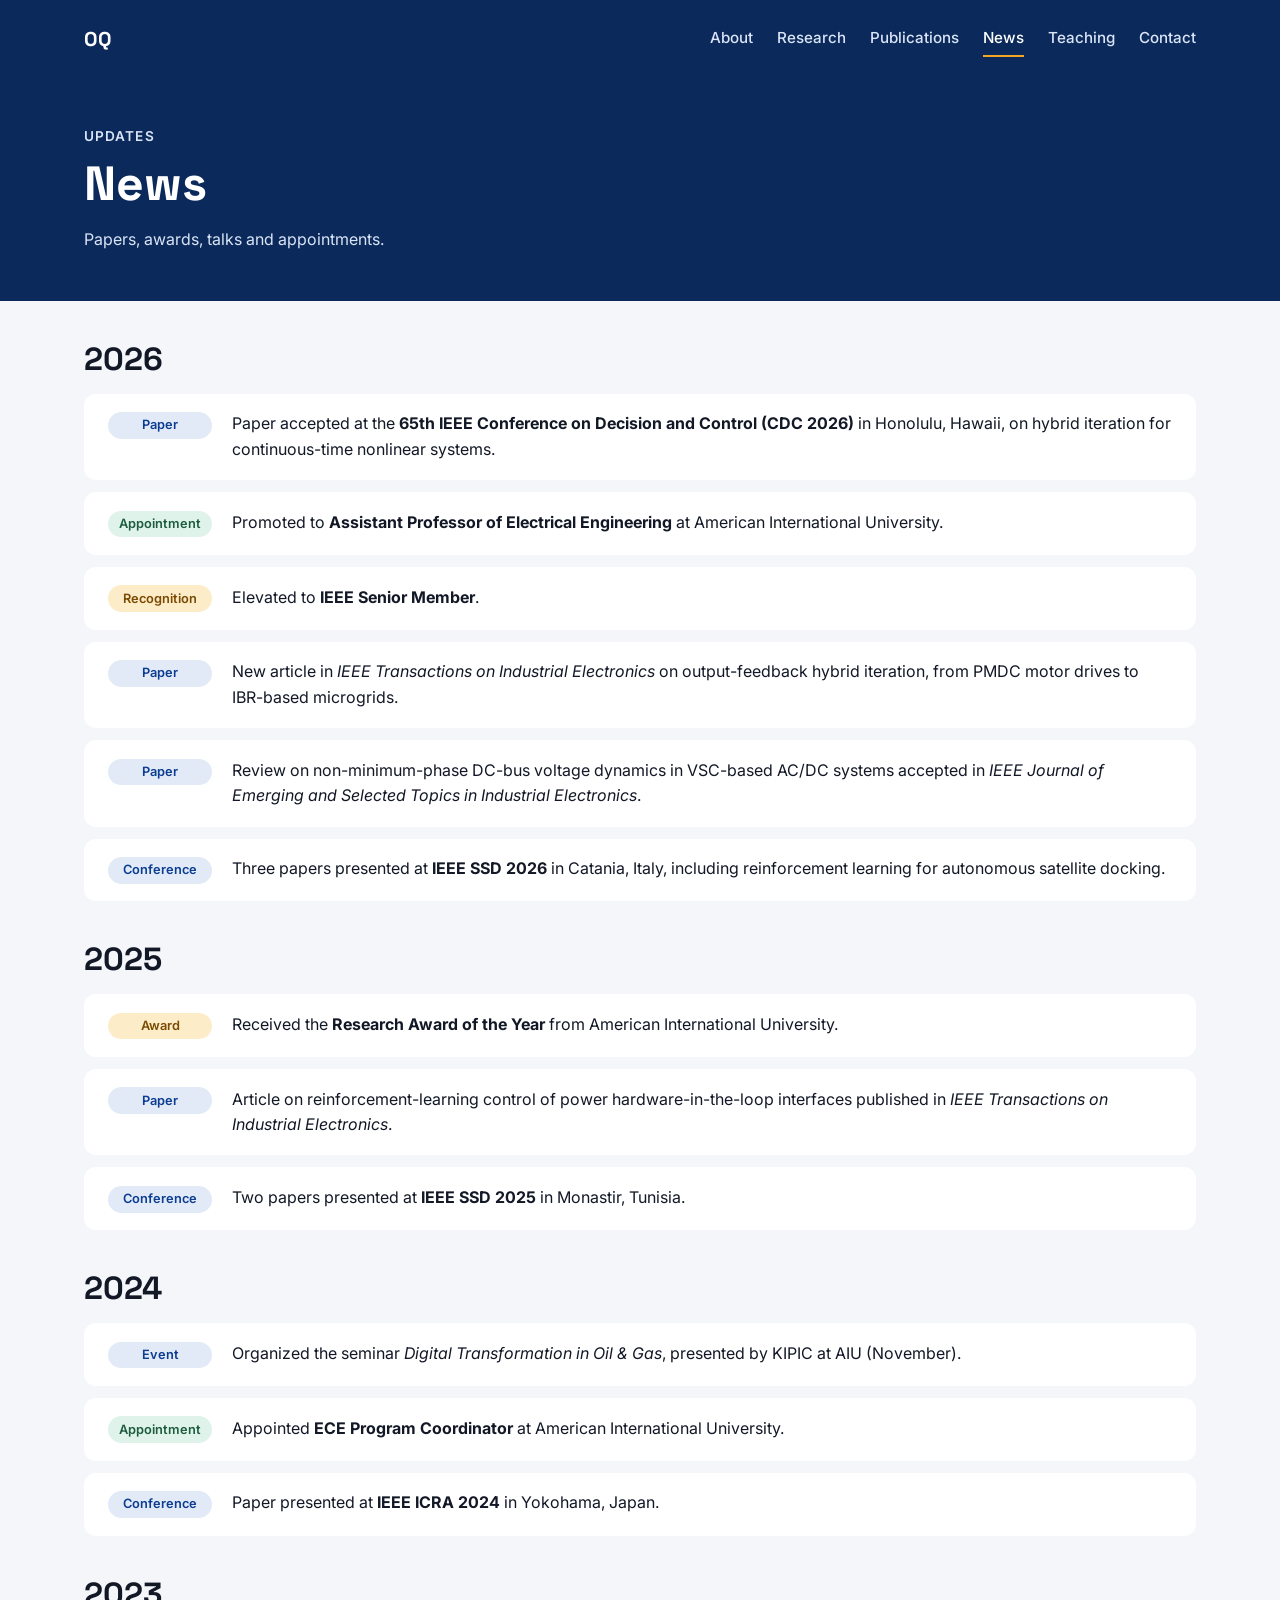
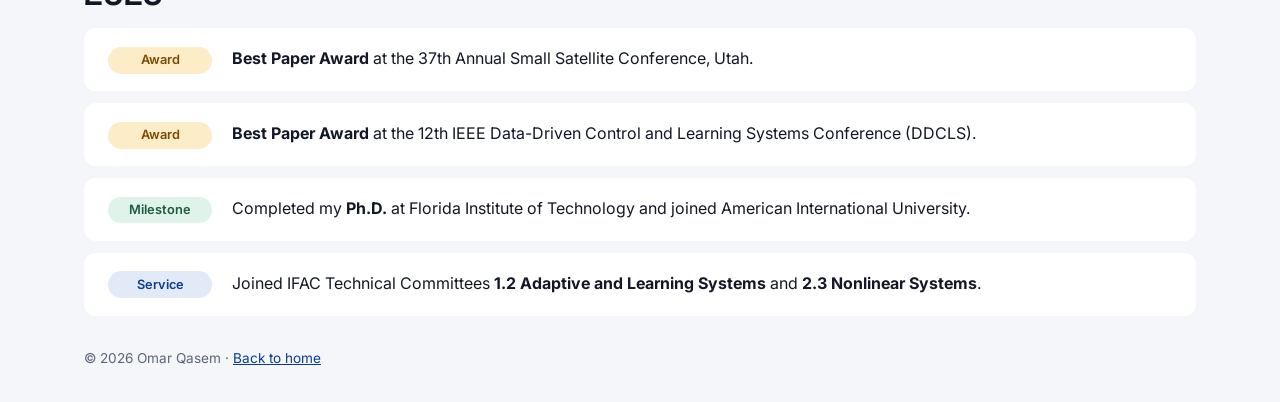
==== news.html @ e6a17d48 "Add News page, Latest news, and Teaching page - news.html with 2023-2026 items from CV; Latest news " ====
<!doctype html>
<html lang="en">
<head>
<meta charset="utf-8">
<meta name="viewport" content="width=device-width, initial-scale=1">
<title>News | Omar Qasem</title>
<meta name="description" content="News and updates from Omar Qasem: papers, awards, talks and appointments.">
<link rel="canonical" href="https://www.omarqasem.com/news.html">
<link rel="icon" href="data:image/svg+xml,%3Csvg xmlns='http://www.w3.org/2000/svg' viewBox='0 0 64 64'%3E%3Crect width='64' height='64' rx='14' fill='%230b2a5b'/%3E%3Ctext x='50%25' y='58%25' text-anchor='middle' font-family='Arial' font-weight='700' font-size='28' fill='%23f5a524'%3EOQ%3C/text%3E%3C/svg%3E">
<link rel="preconnect" href="https://fonts.googleapis.com">
<link rel="preconnect" href="https://fonts.gstatic.com" crossorigin>
<link href="https://fonts.googleapis.com/css2?family=Space+Grotesk:wght@500;700&family=Inter:wght@400;500;600&display=swap" rel="stylesheet">
<link rel="stylesheet" href="style.css">
</head>
<body>

<header class="hero">
  <div class="wrap">
    <nav aria-label="Main">
      <a class="logo" href="index.html">OQ</a>
      <div class="nav-links">
        <a href="index.html#about">About</a>
        <a href="index.html#research">Research</a>
        <a href="publications.html">Publications</a>
        <a href="news.html" aria-current="page">News</a>
        <a href="teaching.html">Teaching</a>
        <a href="index.html#contact">Contact</a>
      </div>
    </nav>
    <div class="page-hero">
      <p class="eyebrow">Updates</p>
      <h1>News</h1>
      <p>Papers, awards, talks and appointments.</p>
    </div>
  </div>
</header>

<main class="wrap">

  <!--
    HOW TO ADD NEWS: copy one <li class="news-item"> ... </li> block, paste it at the
    top of the right year, and edit the tag and text. Tags: Paper, Award, Conference,
    Appointment, Recognition, Event, Service, Milestone.
  -->

  <section class="news-year" style="padding-top:2.5rem">
    <h2>2026</h2>
    <ul class="news-list">
      <li class="news-item">
        <span class="tag tag-paper">Paper</span>
        <p>Paper accepted at the <strong>65th IEEE Conference on Decision and Control (CDC 2026)</strong> in Honolulu, Hawaii, on hybrid iteration for continuous-time nonlinear systems.</p>
      </li>
      <li class="news-item">
        <span class="tag tag-appointment">Appointment</span>
        <p>Promoted to <strong>Assistant Professor of Electrical Engineering</strong> at American International University.</p>
      </li>
      <li class="news-item">
        <span class="tag tag-recognition">Recognition</span>
        <p>Elevated to <strong>IEEE Senior Member</strong>.</p>
      </li>
      <li class="news-item">
        <span class="tag tag-paper">Paper</span>
        <p>New article in <em>IEEE Transactions on Industrial Electronics</em> on output-feedback hybrid iteration, from PMDC motor drives to IBR-based microgrids.</p>
      </li>
      <li class="news-item">
        <span class="tag tag-paper">Paper</span>
        <p>Review on non-minimum-phase DC-bus voltage dynamics in VSC-based AC/DC systems accepted in <em>IEEE Journal of Emerging and Selected Topics in Industrial Electronics</em>.</p>
      </li>
      <li class="news-item">
        <span class="tag tag-conference">Conference</span>
        <p>Three papers presented at <strong>IEEE SSD 2026</strong> in Catania, Italy, including reinforcement learning for autonomous satellite docking.</p>
      </li>
    </ul>
  </section>

  <section class="news-year" style="padding-top:2.5rem">
    <h2>2025</h2>
    <ul class="news-list">
      <li class="news-item">
        <span class="tag tag-award">Award</span>
        <p>Received the <strong>Research Award of the Year</strong> from American International University.</p>
      </li>
      <li class="news-item">
        <span class="tag tag-paper">Paper</span>
        <p>Article on reinforcement-learning control of power hardware-in-the-loop interfaces published in <em>IEEE Transactions on Industrial Electronics</em>.</p>
      </li>
      <li class="news-item">
        <span class="tag tag-conference">Conference</span>
        <p>Two papers presented at <strong>IEEE SSD 2025</strong> in Monastir, Tunisia.</p>
      </li>
    </ul>
  </section>

  <section class="news-year" style="padding-top:2.5rem">
    <h2>2024</h2>
    <ul class="news-list">
      <li class="news-item">
        <span class="tag tag-event">Event</span>
        <p>Organized the seminar <em>Digital Transformation in Oil &amp; Gas</em>, presented by KIPIC at AIU (November).</p>
      </li>
      <li class="news-item">
        <span class="tag tag-appointment">Appointment</span>
        <p>Appointed <strong>ECE Program Coordinator</strong> at American International University.</p>
      </li>
      <li class="news-item">
        <span class="tag tag-conference">Conference</span>
        <p>Paper presented at <strong>IEEE ICRA 2024</strong> in Yokohama, Japan.</p>
      </li>
    </ul>
  </section>

  <section class="news-year" style="padding-top:2.5rem">
    <h2>2023</h2>
    <ul class="news-list">
      <li class="news-item">
        <span class="tag tag-award">Award</span>
        <p><strong>Best Paper Award</strong> at the 37th Annual Small Satellite Conference, Utah.</p>
      </li>
      <li class="news-item">
        <span class="tag tag-award">Award</span>
        <p><strong>Best Paper Award</strong> at the 12th IEEE Data-Driven Control and Learning Systems Conference (DDCLS).</p>
      </li>
      <li class="news-item">
        <span class="tag tag-milestone">Milestone</span>
        <p>Completed my <strong>Ph.D.</strong> at Florida Institute of Technology and joined American International University.</p>
      </li>
      <li class="news-item">
        <span class="tag tag-service">Service</span>
        <p>Joined IFAC Technical Committees <strong>1.2 Adaptive and Learning Systems</strong> and <strong>2.3 Nonlinear Systems</strong>.</p>
      </li>
    </ul>
  </section>

</main>

<footer class="wrap">© 2026 Omar Qasem · <a href="index.html">Back to home</a></footer>

</body>
</html>
---- style.css ----
/* Omar Qasem homepage styles. Colors live in :root below. */
  /* ===== Colors: change these to restyle the whole site ===== */
  :root{
    --navy:#0b2a5b; --navy-2:#183d78; --accent:#f5a524;
    --bg:#f4f6fa; --card:#ffffff; --ink:#121826; --muted:#4a5468;
    --link:#0b3d91; --on-navy:#dbe5f7; --on-navy-2:#b8c7e3;
  }
  *{box-sizing:border-box}
  html{scroll-behavior:smooth}
  body{margin:0;background:var(--bg);color:var(--ink);font:400 1rem/1.6 Inter,system-ui,-apple-system,"Segoe UI",sans-serif}
  a{color:var(--link)} a:hover{color:#072a66}
  h1,h2,h3{font-family:"Space Grotesk",Inter,sans-serif;line-height:1.15}
  .wrap{max-width:1160px;margin:0 auto;padding:0 1.5rem}

  /* Header + hero */
  .hero{background:var(--navy);color:#fff}
  nav{display:flex;flex-wrap:wrap;gap:1rem 2rem;align-items:center;justify-content:space-between;padding:1.25rem 0}
  .logo{font-family:"Space Grotesk",sans-serif;font-weight:700;font-size:1.25rem;color:#fff;text-decoration:none}
  .nav-links{display:flex;flex-wrap:wrap;gap:.25rem 1.5rem}
  .nav-links a{color:var(--on-navy);text-decoration:none;font-weight:500;font-size:.95rem;padding:.4rem 0}
  .nav-links a:hover{color:#fff}
  .hero-body{display:flex;flex-wrap:wrap;gap:3rem;align-items:center;padding:3.5rem 0 4.5rem}
  .hero-text{flex:1 1 520px;min-width:0}
  .eyebrow{margin:0;line-height:1.7;font-weight:600;font-size:.85rem;letter-spacing:.08em;text-transform:uppercase;color:var(--accent)}
  .hero h1{margin:.75rem 0 0;font-weight:700;font-size:clamp(2.6rem,7vw,3.75rem)}
  .tagline{margin:1.25rem 0 0;font-size:1.2rem;color:var(--on-navy);max-width:36rem}
  .meta{margin:.75rem 0 0;color:var(--on-navy-2)}
  .buttons{margin-top:2rem;display:flex;flex-wrap:wrap;gap:.75rem}
  .btn{display:inline-flex;align-items:center;min-height:44px;padding:0 1.4rem;border-radius:8px;font-weight:600;text-decoration:none}
  .btn-primary{background:var(--accent);color:var(--ink)} .btn-primary:hover{color:var(--ink);filter:brightness(1.05)}
  .btn-ghost{border:1.5px solid #8ea6d1;color:#fff} .btn-ghost:hover{color:#fff;background:rgba(255,255,255,.06)}
  .photo{flex:0 0 260px;height:300px;border-radius:16px;background:var(--navy-2);position:relative;overflow:hidden;display:flex;align-items:center;justify-content:center}
  .photo span{font-family:"Space Grotesk",sans-serif;font-weight:700;font-size:4rem;color:var(--on-navy-2)}
  .photo img{position:absolute;inset:0;width:100%;height:100%;object-fit:cover}

  /* Sections */
  main section{padding-top:4rem}
  main h2{margin:0 0 1.5rem;font-weight:700;font-size:2rem}
  .about p{max-width:52rem;margin:0 0 1rem;color:#2b3345;font-size:1.05rem;text-align:justify}
  .cards{display:grid;grid-template-columns:repeat(auto-fit,minmax(270px,1fr));gap:1.25rem}
  .card{background:var(--card);border-radius:14px;padding:1.75rem;box-shadow:0 1px 3px rgba(18,24,38,.08)}
  .card .num{margin:0;font-family:"Space Grotesk",sans-serif;font-weight:700;font-size:.9rem;color:var(--link)}
  .card h3{margin:.5rem 0;font-size:1.2rem;font-weight:600;font-family:Inter,sans-serif}
  .card p{margin:0;color:var(--muted)}

  .pub-head{display:flex;flex-wrap:wrap;gap:1rem;align-items:baseline;justify-content:space-between;margin-bottom:1.5rem}
  .pub-head h2{margin:0}
  .pub-group{margin:0 0 .75rem;font-size:.85rem;font-weight:600;letter-spacing:.06em;text-transform:uppercase;color:var(--muted)}
  .pubs{list-style:none;margin:0 0 2rem;padding:0;display:flex;flex-direction:column;gap:.75rem}
  .pub{background:var(--card);border-radius:12px;padding:1.2rem 1.5rem;display:flex;flex-wrap:wrap;gap:.5rem 1.5rem;align-items:center;justify-content:space-between}
  .pub div{flex:1 1 480px;min-width:0}
  .pub .title{margin:0;font-weight:600}
  .pub .venue{margin:.25rem 0 0;color:var(--muted);font-size:.95rem}
  .pub .links{margin:.4rem 0 0;font-size:.9rem;font-weight:600}
  .year{padding:.25rem .75rem;border-radius:999px;background:#e3eaf7;color:var(--link);font-weight:600;font-size:.85rem}

  .chips{display:flex;flex-wrap:wrap;gap:.75rem;list-style:none;margin:0;padding:0}
  .chips li{padding:.7rem 1.2rem;border-radius:10px;background:var(--card);font-weight:500}

  .contact{margin-top:4rem;background:var(--navy);color:#fff;border-radius:16px;padding:2.5rem;display:flex;flex-wrap:wrap;gap:1.5rem;align-items:center;justify-content:space-between}
  .contact h2{margin:0;font-size:1.75rem}
  .contact p{margin:.5rem 0 0;color:var(--on-navy)}
  .profiles{display:flex;flex-wrap:wrap;gap:.5rem 1.25rem;margin-top:1rem}
  .profiles a{color:var(--on-navy);font-weight:500}
  .profiles a:hover{color:#fff}
  footer{padding:2rem 0;font-size:.85rem;color:#5b6478}

  @media (max-width:640px){
    .hero-body{padding:2rem 0 3rem;gap:2rem}
    .photo{flex-basis:100%;height:280px;order:-1;max-width:240px}
    .contact{padding:1.75rem}
    main h2{font-size:1.7rem}
    .about p{hyphens:auto;-webkit-hyphens:auto}
    .eyebrow{font-size:.74rem;letter-spacing:.04em}
  }

  /* Shared bits */
  .nav-links a[aria-current="page"]{color:#fff;box-shadow:inset 0 -2px 0 var(--accent)}
  .alt-email{margin:.6rem 0 0;font-size:.9rem;color:var(--on-navy-2)}
  .alt-email a{color:var(--on-navy)}

  /* Publications page */
  .page-hero{padding:2rem 0 3rem}
  .page-hero h1{margin:.5rem 0 0;font-weight:700;font-size:clamp(2.2rem,6vw,3rem)}
  .page-hero p{margin:1rem 0 0;color:var(--on-navy);max-width:40rem}
  .page-hero .profiles{margin-top:1.25rem}
  .jump{display:flex;flex-wrap:wrap;gap:.5rem;margin:0 0 2rem;padding:0;list-style:none}
  .jump a{display:inline-flex;align-items:center;min-height:40px;padding:0 1rem;border-radius:999px;background:var(--card);text-decoration:none;font-weight:600;font-size:.9rem}
  .pub-section h2{display:flex;align-items:baseline;gap:.75rem}
  .count{font-family:Inter,sans-serif;font-size:1rem;font-weight:600;color:var(--muted)}
  footer.wrap{padding-top:2rem;padding-bottom:2rem}
  .hero h1 .degree{font-weight:500;color:var(--on-navy)}

  /* Profile icons (Google Scholar, ORCID, dblp: Simple Icons, CC0; LinkedIn: Font Awesome Free, CC BY 4.0) */
  .icons{display:flex;flex-wrap:wrap;gap:.6rem;margin-top:1.5rem}
  .icons a{display:inline-flex;align-items:center;justify-content:center;width:44px;height:44px;border-radius:50%;background:rgba(255,255,255,.08);border:1px solid rgba(219,229,247,.35);color:#fff;transition:background .15s,color .15s,border-color .15s}
  .icons a:hover{background:var(--accent);border-color:var(--accent);color:var(--ink)}
  .icons svg{width:20px;height:20px}

  /* News */
  .news-list{list-style:none;margin:0;padding:0;display:flex;flex-direction:column;gap:.75rem}
  .news-item{background:var(--card);border-radius:12px;padding:1.1rem 1.5rem;display:flex;flex-wrap:wrap;gap:.5rem 1.25rem;align-items:baseline}
  .news-item p{margin:0;flex:1 1 420px;min-width:0}
  .tag{flex:0 0 auto;min-width:6.5rem;text-align:center;padding:.2rem .7rem;border-radius:999px;font-size:.8rem;font-weight:600;background:#e3eaf7;color:var(--link)}
  .tag-award,.tag-recognition{background:#fdecc8;color:#7a4a00}
  .tag-appointment,.tag-milestone{background:#dff3ea;color:#1d5c3f}
  .news-year h2{margin-bottom:1rem}
  /* Teaching */
  .teach-intro{margin:0 0 1rem;color:var(--muted)}
  .teach-chips{display:grid;grid-template-columns:repeat(auto-fit,minmax(230px,1fr))}
  .teach-chips li{display:flex;flex-direction:column;gap:.2rem;padding:1rem 1.2rem}
  .teach-chips b{color:var(--link);font-size:.85rem}
  .course-list{list-style:none;margin:.75rem 0 0;padding:0;display:flex;flex-direction:column;gap:.35rem;color:var(--muted)}
  .course-list li{display:grid;grid-template-columns:5.4rem 1fr;gap:.5rem}
  .course-list li:not(:has(b)){display:block}
  .course-list b{color:var(--ink);font-weight:600}
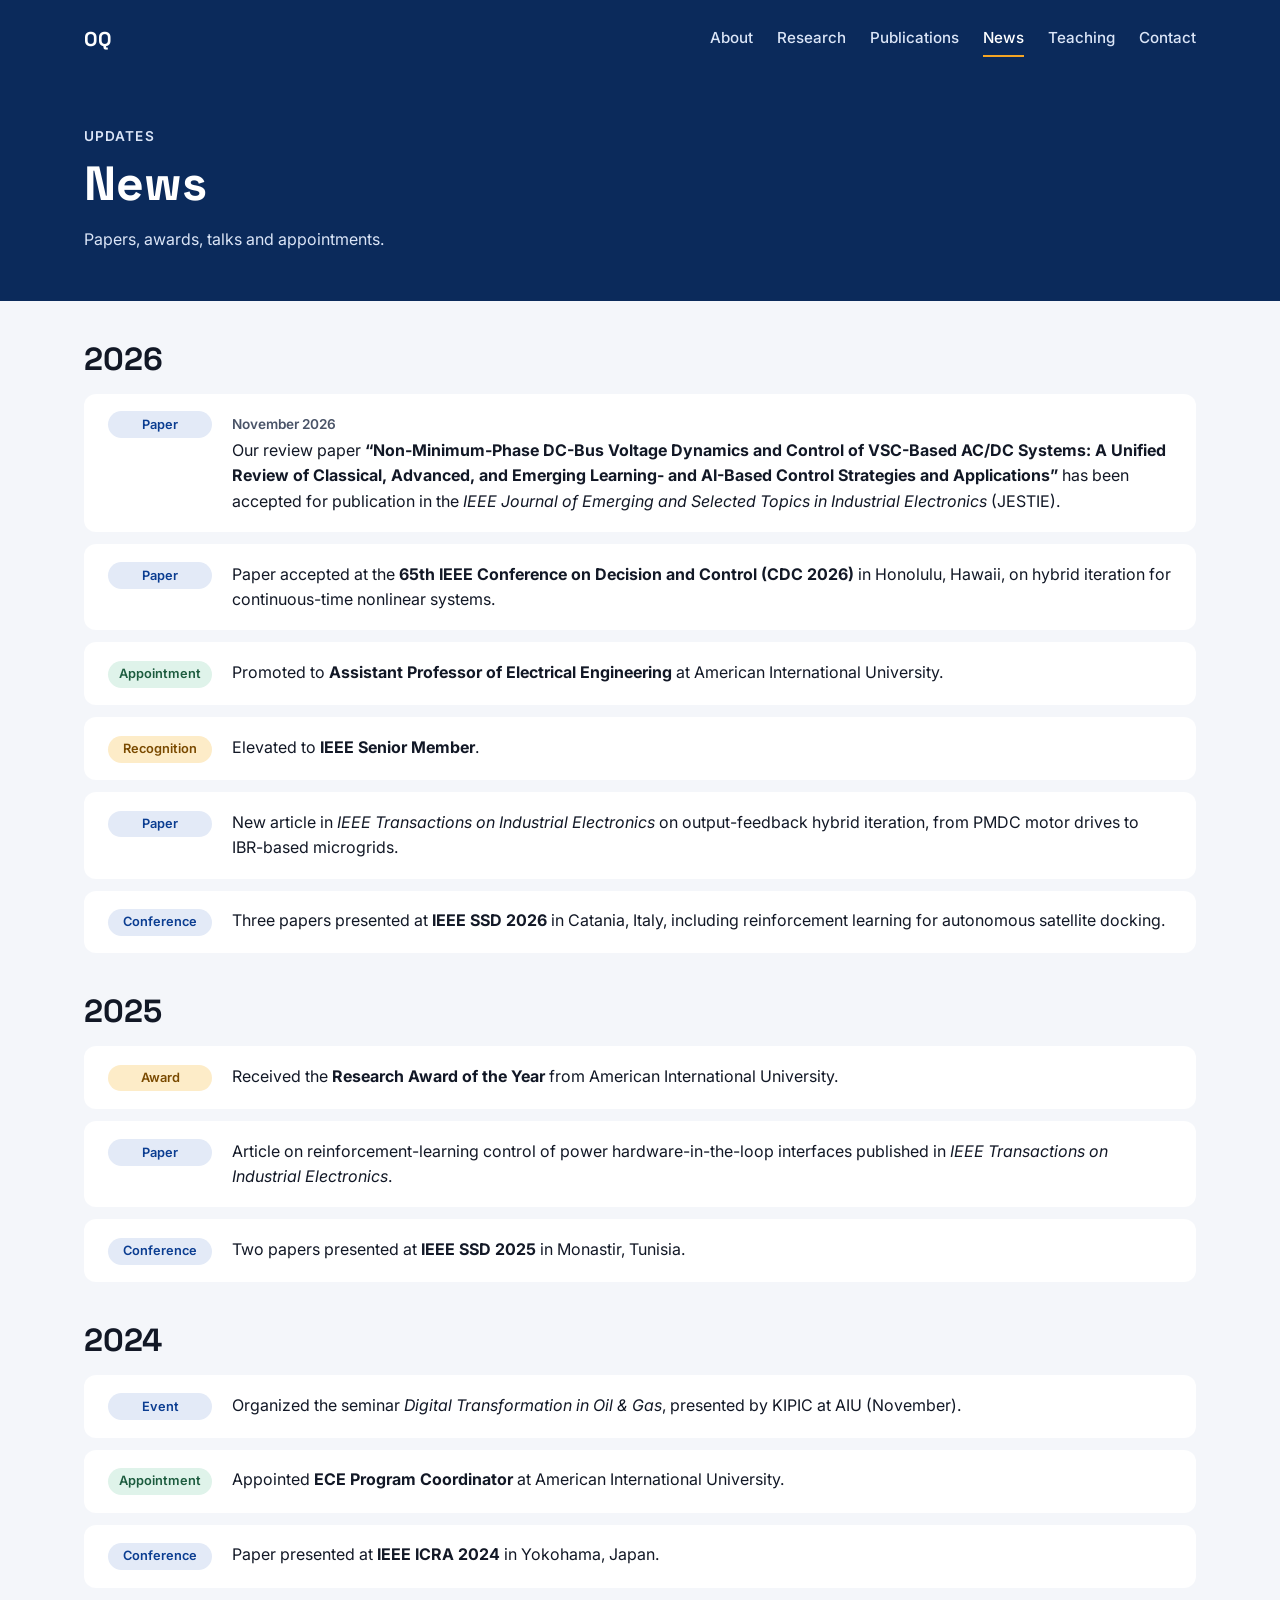
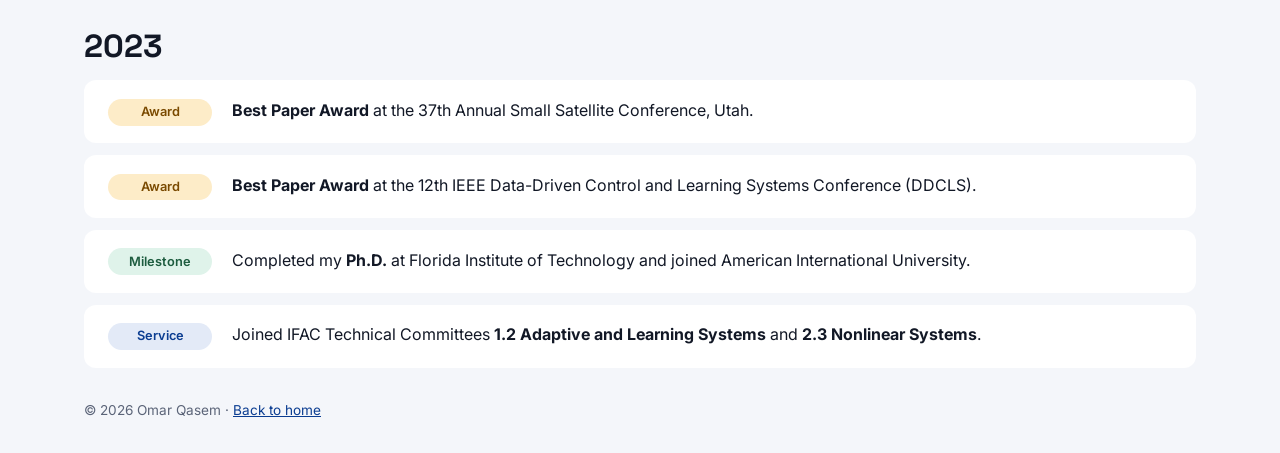
==== commit 551b070b: "News: JESTIE review paper accepted (Nov 2026) Also listed on the Publications page as accepted.  Co-" ====
--- a/news.html
+++ b/news.html
@@ -48,6 +48,10 @@
     <ul class="news-list">
       <li class="news-item">
         <span class="tag tag-paper">Paper</span>
+        <p><span class="news-date">November 2026</span> Our review paper <strong>&ldquo;Non-Minimum-Phase DC-Bus Voltage Dynamics and Control of VSC-Based AC/DC Systems: A Unified Review of Classical, Advanced, and Emerging Learning- and AI-Based Control Strategies and Applications&rdquo;</strong> has been accepted for publication in the <em>IEEE Journal of Emerging and Selected Topics in Industrial Electronics</em> (JESTIE).</p>
+      </li>
+      <li class="news-item">
+        <span class="tag tag-paper">Paper</span>
         <p>Paper accepted at the <strong>65th IEEE Conference on Decision and Control (CDC 2026)</strong> in Honolulu, Hawaii, on hybrid iteration for continuous-time nonlinear systems.</p>
       </li>
       <li class="news-item">
@@ -61,10 +65,6 @@
       <li class="news-item">
         <span class="tag tag-paper">Paper</span>
         <p>New article in <em>IEEE Transactions on Industrial Electronics</em> on output-feedback hybrid iteration, from PMDC motor drives to IBR-based microgrids.</p>
-      </li>
-      <li class="news-item">
-        <span class="tag tag-paper">Paper</span>
-        <p>Review on non-minimum-phase DC-bus voltage dynamics in VSC-based AC/DC systems accepted in <em>IEEE Journal of Emerging and Selected Topics in Industrial Electronics</em>.</p>
       </li>
       <li class="news-item">
         <span class="tag tag-conference">Conference</span>
--- a/style.css
+++ b/style.css
@@ -114,3 +114,4 @@
   .course-list li{display:grid;grid-template-columns:5.4rem 1fr;gap:.5rem}
   .course-list li:not(:has(b)){display:block}
   .course-list b{color:var(--ink);font-weight:600}
+  .news-date{display:block;font-size:.85rem;font-weight:600;color:var(--muted);margin-bottom:.15rem}
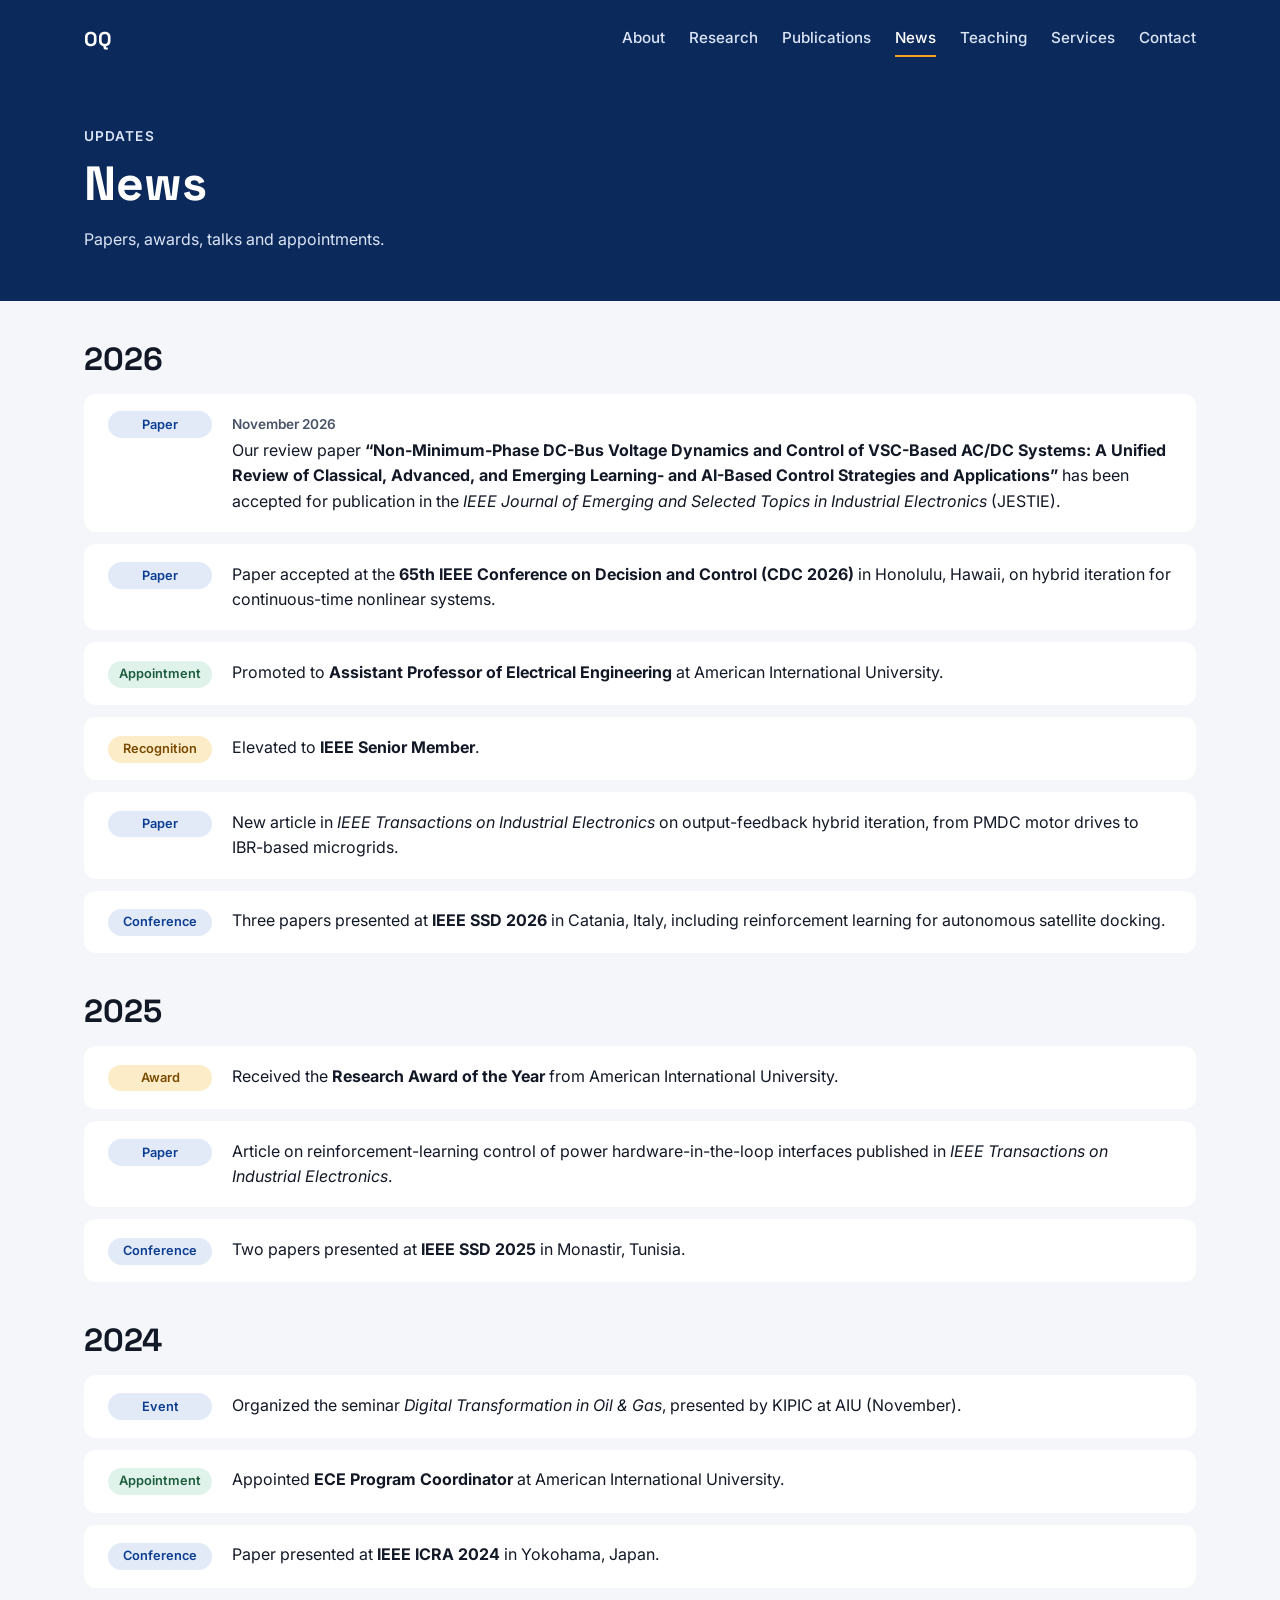
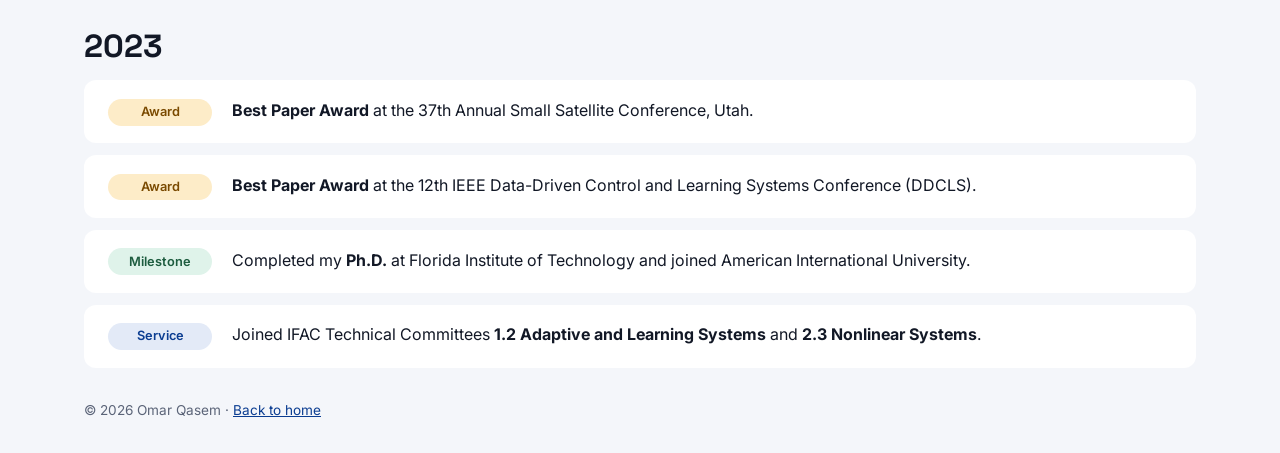
==== commit 3a66e2f6: "Add Services page IFAC technical committees, IEEE membership history, and journal reviewing. Service" ====
--- a/news.html
+++ b/news.html
@@ -24,6 +24,7 @@
         <a href="publications.html">Publications</a>
         <a href="news.html" aria-current="page">News</a>
         <a href="teaching.html">Teaching</a>
+        <a href="services.html">Services</a>
         <a href="index.html#contact">Contact</a>
       </div>
     </nav>
--- a/style.css
+++ b/style.css
@@ -115,3 +115,9 @@
   .course-list li:not(:has(b)){display:block}
   .course-list b{color:var(--ink);font-weight:600}
   .news-date{display:block;font-size:.85rem;font-weight:600;color:var(--muted);margin-bottom:.15rem}
+  /* Services */
+  .svc-list{list-style:none;margin:.75rem 0 0;padding:0;display:flex;flex-direction:column;gap:.6rem}
+  .svc-list li{display:grid;grid-template-columns:7.5rem 1fr;gap:.75rem;color:var(--muted)}
+  .svc-list .when{font-weight:600;font-size:.9rem;color:var(--link)}
+  .svc-list strong{color:var(--ink)}
+  @media (max-width:640px){.svc-list li{grid-template-columns:1fr;gap:0}}
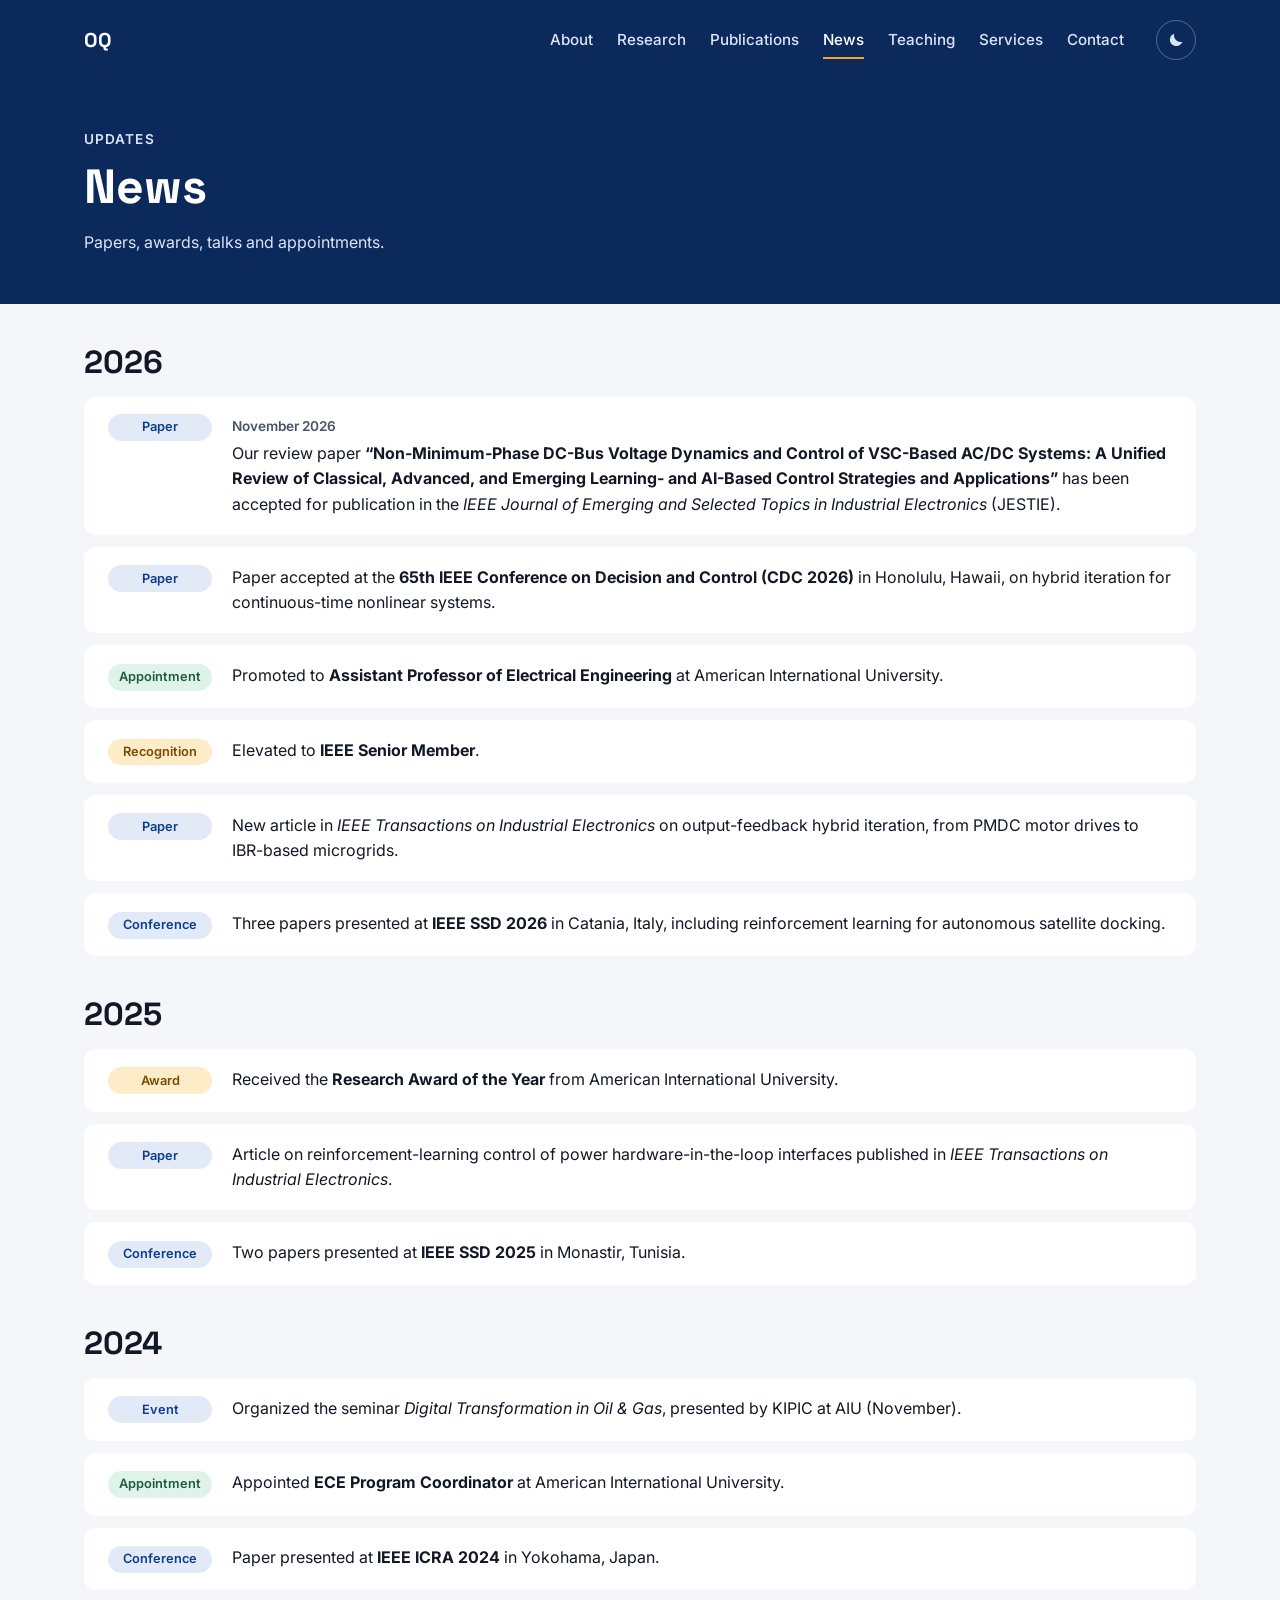
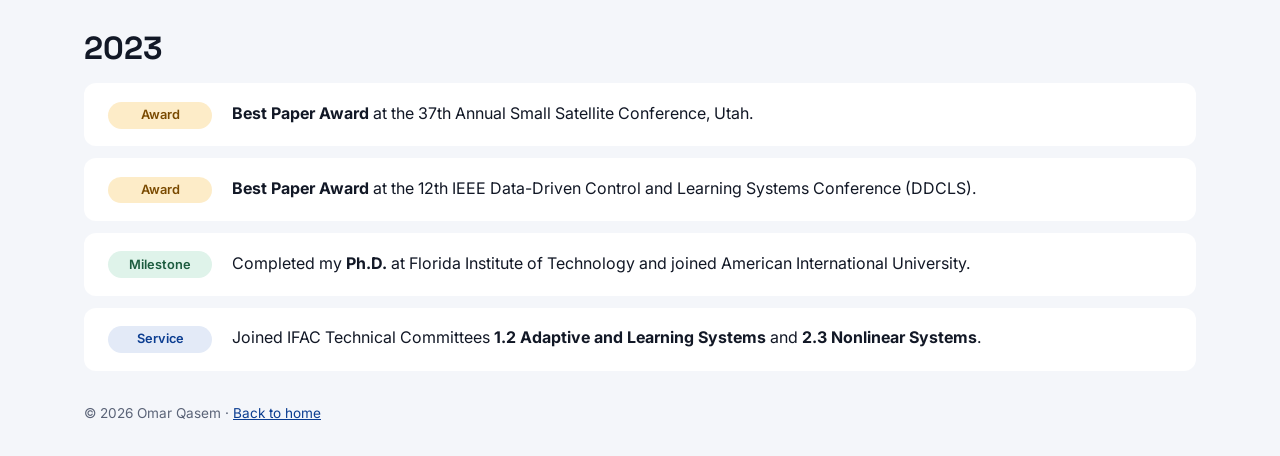
==== commit 01c1846a: "Searchable publications, dark mode, fade-in, visitor stats - Publications page now built from data/p" ====
--- a/news.html
+++ b/news.html
@@ -11,6 +11,9 @@
 <link rel="preconnect" href="https://fonts.gstatic.com" crossorigin>
 <link href="https://fonts.googleapis.com/css2?family=Space+Grotesk:wght@500;700&family=Inter:wght@400;500;600&display=swap" rel="stylesheet">
 <link rel="stylesheet" href="style.css">
+<script>try{var t=localStorage.getItem('theme');if(!t){t=matchMedia('(prefers-color-scheme: dark)').matches?'dark':'light'}document.documentElement.setAttribute('data-theme',t)}catch(e){}</script>
+<meta name="color-scheme" content="light dark">
+
 </head>
 <body>
 
@@ -27,6 +30,7 @@
         <a href="services.html">Services</a>
         <a href="index.html#contact">Contact</a>
       </div>
+      <button type="button" id="theme-toggle" class="theme-toggle" aria-label="Switch to dark mode"><svg class="i-sun" viewBox="0 0 24 24" aria-hidden="true"><circle cx="12" cy="12" r="4.5" fill="currentColor"/><g stroke="currentColor" stroke-width="2" stroke-linecap="round"><path d="M12 2v2.5M12 19.5V22M2 12h2.5M19.5 12H22M4.9 4.9l1.8 1.8M17.3 17.3l1.8 1.8M4.9 19.1l1.8-1.8M17.3 6.7l1.8-1.8"/></g></svg><svg class="i-moon" viewBox="0 0 24 24" aria-hidden="true"><path fill="currentColor" d="M20.5 14.2A8.5 8.5 0 0 1 9.8 3.5a8.5 8.5 0 1 0 10.7 10.7z"/></svg></button>
     </nav>
     <div class="page-hero">
       <p class="eyebrow">Updates</p>
@@ -136,5 +140,7 @@
 
 <footer class="wrap">© 2026 Omar Qasem · <a href="index.html">Back to home</a></footer>
 
+<script src="assets/site.js"></script>
+<script data-goatcounter="https://omarqasem.goatcounter.com/count" async src="//gc.zgo.at/count.js"></script>
 </body>
 </html>
--- a/style.css
+++ b/style.css
@@ -121,3 +121,66 @@
   .svc-list .when{font-weight:600;font-size:.9rem;color:var(--link)}
   .svc-list strong{color:var(--ink)}
   @media (max-width:640px){.svc-list li{grid-template-columns:1fr;gap:0}}
+
+  /* ===== Header: theme switch ===== */
+  nav .nav-links{margin-left:auto}
+  .theme-toggle{display:inline-flex;align-items:center;justify-content:center;width:40px;height:40px;border-radius:50%;border:1px solid rgba(219,229,247,.35);background:transparent;color:var(--on-navy);cursor:pointer;padding:0}
+  .theme-toggle:hover{color:var(--accent);border-color:var(--accent)}
+  .theme-toggle svg{width:18px;height:18px}
+  .theme-toggle .i-sun{display:none}
+  [data-theme="dark"] .theme-toggle .i-sun{display:block}
+  [data-theme="dark"] .theme-toggle .i-moon{display:none}
+  .sr-only{position:absolute;width:1px;height:1px;padding:0;margin:-1px;overflow:hidden;clip:rect(0,0,0,0);white-space:nowrap;border:0}
+
+  /* ===== Publications: filters, badges, abstracts ===== */
+  .pub-filters{display:flex;flex-wrap:wrap;gap:.75rem;align-items:center;margin-bottom:.5rem}
+  .search{flex:1 1 320px;display:flex;align-items:center;gap:.5rem;background:var(--card);border:1px solid var(--line);border-radius:10px;padding:0 .9rem;min-height:46px;color:var(--muted)}
+  .search svg{width:18px;height:18px;flex:0 0 auto}
+  .search input{flex:1;border:0;background:transparent;font:inherit;color:var(--ink);min-height:44px;outline:none}
+  .search:focus-within{border-color:var(--link);box-shadow:0 0 0 3px rgba(80,130,220,.25)}
+  .year-select select{min-height:46px;border-radius:10px;border:1px solid var(--line);background:var(--card);color:var(--ink);font:inherit;padding:0 .9rem}
+  .chip-row{flex:1 1 100%;display:flex;flex-wrap:wrap;gap:.5rem}
+  .chip-btn{min-height:38px;padding:0 1rem;border-radius:999px;border:1px solid var(--line);background:var(--card);color:var(--ink);font:inherit;font-size:.9rem;font-weight:500;cursor:pointer}
+  .chip-btn:hover{border-color:var(--link)}
+  .chip-btn[aria-pressed="true"]{background:var(--navy);border-color:var(--navy);color:#fff}
+  .pub-count{flex:1 1 100%;margin:.25rem 0 0;color:var(--muted);font-size:.9rem}
+  #pub-results .pub-section{padding-top:1.5rem}
+  .badges{margin:.4rem 0 0;display:flex;flex-wrap:wrap;gap:.4rem}
+  .badge{padding:.15rem .6rem;border-radius:999px;font-size:.78rem;font-weight:600;text-transform:capitalize}
+  .badge-status{background:#dff3ea;color:#1d5c3f}
+  .badge-award{background:#fdecc8;color:#7a4a00}
+  .pub .links{display:flex;flex-wrap:wrap;align-items:center;gap:.4rem 1rem}
+  .pub-btn{border:0;background:none;padding:.2rem 0;font:inherit;font-weight:600;font-size:.9rem;color:var(--link);cursor:pointer;text-decoration:underline;text-underline-offset:2px}
+  .abstract{margin-top:.75rem;padding:1rem 1.1rem;border-radius:10px;background:var(--bg);color:var(--muted);font-size:.95rem;line-height:1.65;text-align:justify}
+  .empty{color:var(--muted)}
+
+  /* ===== Fade-in on scroll ===== */
+  .reveal{opacity:0;transform:translateY(14px);transition:opacity .6s ease,transform .6s ease}
+  .reveal.in{opacity:1;transform:none}
+  @media (prefers-reduced-motion:reduce){.reveal{opacity:1;transform:none;transition:none}}
+
+  /* ===== Dark mode ===== */
+  :root{--line:#dfe5ef}
+  [data-theme="dark"]{
+    --navy:#0a1730; --navy-2:#152a4d; --bg:#0d1422; --card:#151e31; --ink:#e7ecf5; --muted:#a8b3c7;
+    --link:#8fb5ff; --line:#26324a; color-scheme:dark;
+  }
+  [data-theme="dark"] a:hover{color:#b9d0ff}
+  [data-theme="dark"] .about p{color:#cfd7e6}
+  [data-theme="dark"] .card{box-shadow:none;border:1px solid var(--line)}
+  [data-theme="dark"] .pub,[data-theme="dark"] .news-item,[data-theme="dark"] .chips li{border:1px solid var(--line)}
+  [data-theme="dark"] .year,[data-theme="dark"] .tag{background:#1e2d4d;color:#a9c4ff}
+  [data-theme="dark"] .tag-award,[data-theme="dark"] .tag-recognition,[data-theme="dark"] .badge-award{background:#3a2c0e;color:#f7cf7a}
+  [data-theme="dark"] .tag-appointment,[data-theme="dark"] .tag-milestone,[data-theme="dark"] .badge-status{background:#12352a;color:#8fe0bb}
+  [data-theme="dark"] .contact{border:1px solid var(--line)}
+  [data-theme="dark"] footer{color:var(--muted)}
+  [data-theme="dark"] .chip-btn[aria-pressed="true"]{background:var(--link);border-color:var(--link);color:#0d1422}
+  @media (max-width:640px){
+    nav .theme-toggle{order:2;margin-left:auto}
+    nav .nav-links{order:3;flex-basis:100%;margin-left:0}
+    .chip-row{flex-wrap:nowrap;overflow-x:auto;padding-bottom:.25rem;scrollbar-width:none}
+    .chip-row::-webkit-scrollbar{display:none}
+    .chip-btn{flex:0 0 auto}
+    .year-select{flex:1 1 100%}
+    .year-select select{width:100%}
+  }
